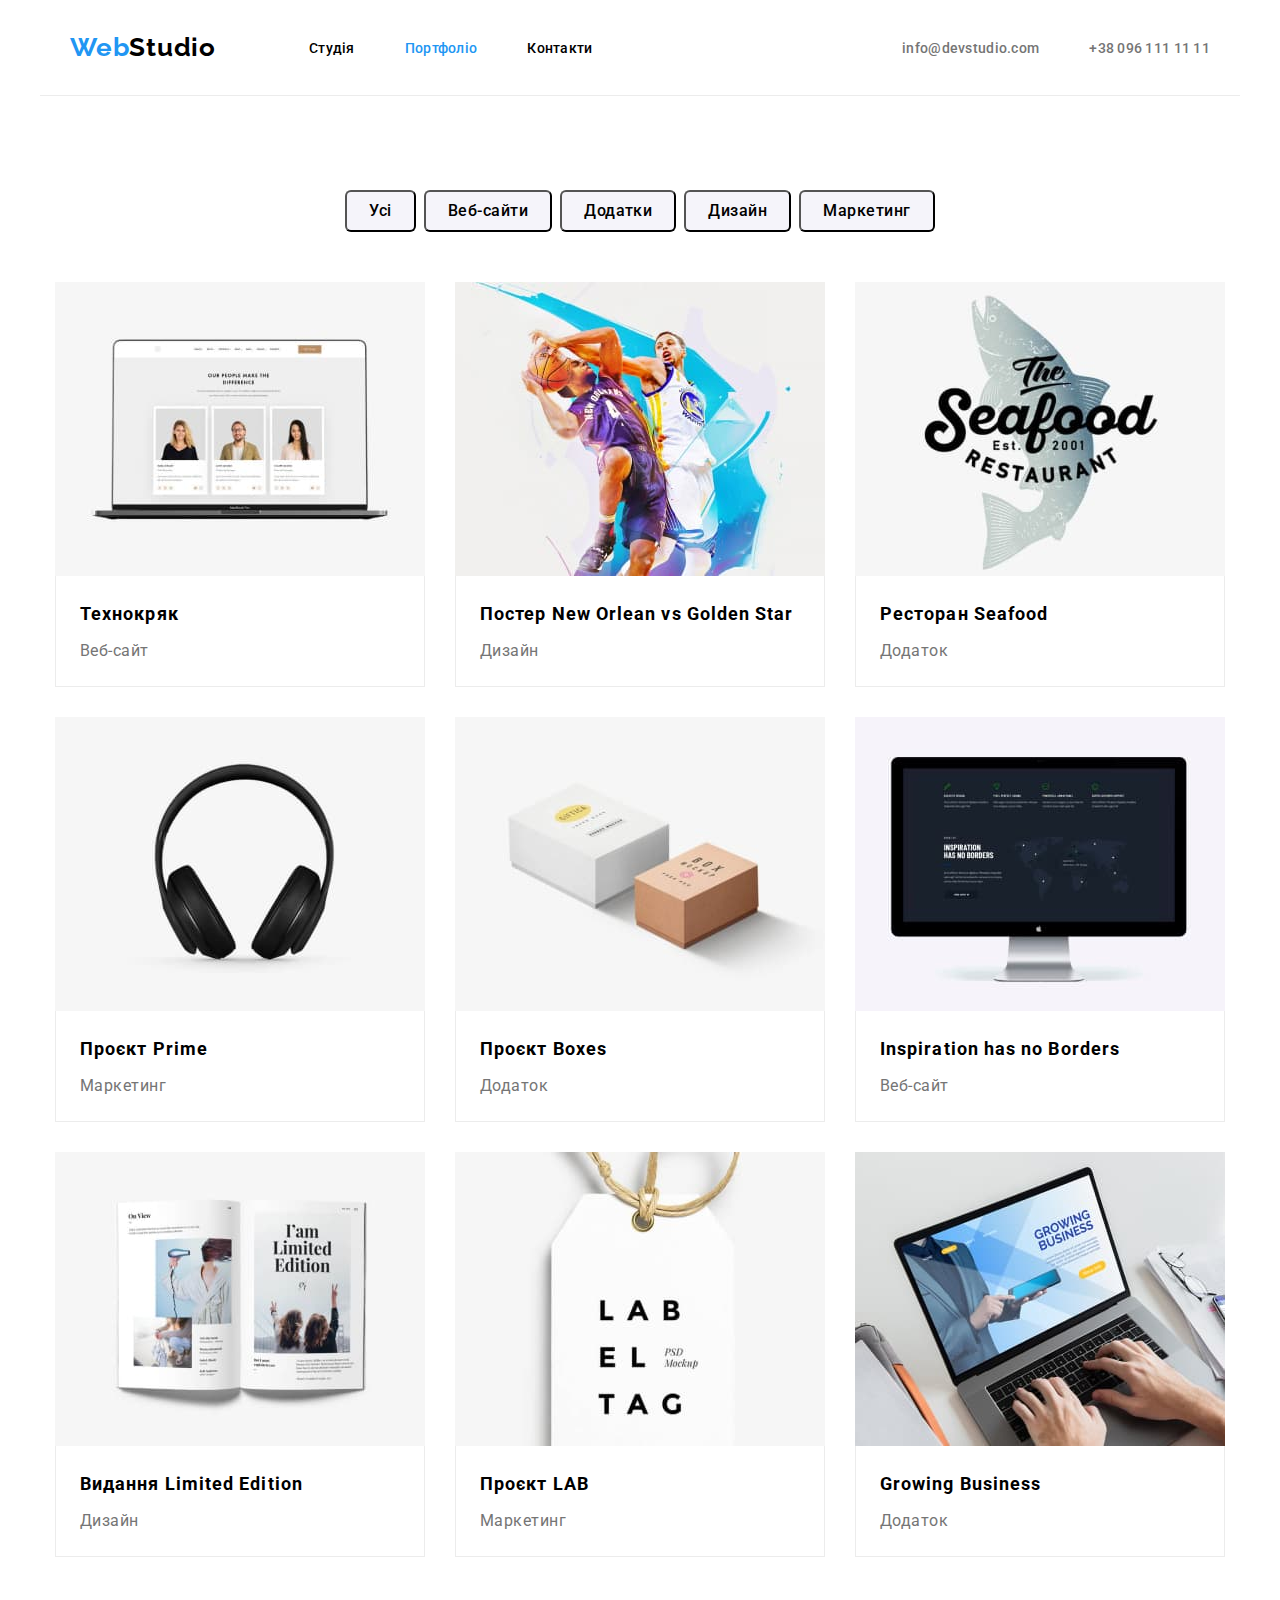
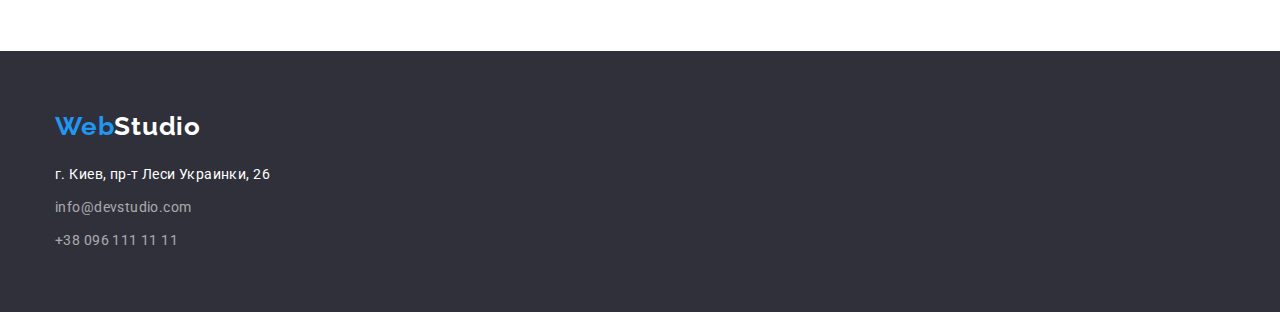
==== portfolio.html @ b06b1868 "update .html and css" ====
<!DOCTYPE html>
<html lang="uk">
<head>
    <meta charset="UTF-8">
    <meta http-equiv="X-UA-Compatible" content="IE=edge">
    <meta name="viewport" content="width=device-width, initial-scale=1.0">
    <title>Портфолио</title>
    <link rel="preconnect" href="https://fonts.googleapis.com">
    <link rel="preconnect" href="https://fonts.gstatic.com" crossorigin>
    <link href="https://fonts.googleapis.com/css2?family=Raleway:wght@700&family=Roboto:wght@400;500;700;900&display=swap"
        rel="stylesheet">
    <link rel="stylesheet" href="https://cdnjs.cloudflare.com/ajax/libs/modern-normalize/1.1.0/modern-normalize.min.css" />
    <link rel="stylesheet" href="./css/styles.css" />

</head>
<body>
    <header class="header-container container">
        <div class="container">
            <nav class="header-nav">
                <a href="./index.html" class="logo link"><span class="first-part">Web</span><span
                        class="last-part-header">Studio</span></a>
                <ul class="nav-list list">
                    <li class="header-nav-item"><a href="./index.html" class="header-nav-link link">Студія</a></li>
                    <li class="header-nav-item"><a href="./portfolio.html" class="header-nav-link link current">Портфоліо</a></li>
                    <li class="header-nav-item"><a href="" class="header-nav-link link">Контакти</a></li>
                </ul>
            </nav>
        </div>
        <div class="container">
            <ul class="e-mail-tel list">
                <li class="e-mail-tel-item"><a class="header-mailto-link link"
                        href="mailto:info@devstudio.com">info@devstudio.com</a></li>
                <li class="e-mail-tel-item"><a class="headrer-tel-link link" href="tel:+380961111111">+38 096 111 11 11</a>
                </li>
            </ul>
        </div>
    
    </header>
    <main>
        <section class="portfolio">
            <div class="container">
                <div class="filters-container">
                    <h1 class="projects visually-hidden">Наші проєкти</h1>
                    <ul class="filters-list list">
                        <li class="filters-list-item"><button class="filter-btn btn" type="button">Усі</button></li>
                        <li class="filters-list-item"><button class="filter-btn btn" type="button">Веб-сайти</button></li>
                        <li class="filters-list-item"><button class="filter-btn btn" type="button">Додатки</button></li>
                        <li class="filters-list-item"><button class="filter-btn btn" type="button">Дизайн</button></li>
                        <li class="filters-list-item"><button class="filter-btn btn" type="button">Маркетинг</button></li>
                    </ul>
                </div>
                
            </div>
            <div class="container">
                <div class="project-flex-container">
                    <ul class="project-list list">
                        <div class="project-flex-element">
                            <li>
                                <img src="./images/projeck1.jpg" alt="Технокряк" width="370" />
                                <div class="flex-dscr">
                                    <h2 class="project-title">Технокряк</h2>
                                    <p class="project-dscr">Веб-сайт</p>
                                </div>
                            </li>
                        </div>
                        <div class="project-flex-element">
                            <li>
                                <img src="./images/projeck2.jpg" alt="Постер New Orlean vs Golden Star" width="370" />
                                <div class="flex-dscr">
                                    <h2 class="project-title">Постер New Orlean vs Golden Star</h2>
                                    <p class="project-dscr">Дизайн</p>
                                </div>
                            </li>
                        </div>
                        <div class="project-flex-element">
                            <li>
                                <img src="./images/projeck3.jpg" alt="Ресторан Seafood" width="370" />
                                <div class="flex-dscr">
                                    <h2 class="project-title">Ресторан Seafood</h2>
                                    <p class="project-dscr">Додаток</p>
                                </div>
                            </li>
                        </div>
                        <div class="project-flex-element">
                            <li>
                                <img src="./images/projeck4.jpg" alt="Проєкт Prime" width="370" />
                                <div class="flex-dscr">
                                    <h2 class="project-title">Проєкт Prime</h2>
                                    <p class="project-dscr">Маркетинг</p>
                                </div>
                            </li>
                        </div>
                        <div class="project-flex-element">
                            <li>
                                <img src="./images/projeck5.jpg" alt="Проєкт Boxes" width="370" />
                                <div class="flex-dscr">
                                    <h2 class="project-title">Проєкт Boxes</h2>
                                    <p class="project-dscr">Додаток</p>
                                </div>
                                
                            </li>
                        </div>
                        <div class="project-flex-element">
                            <li>
                                <img src="./images/projeck6.jpg" alt="Inspiration has no Borders" width="370" />
                                <div class="flex-dscr">
                                    <h2 class="project-title">Inspiration has no Borders</h2>
                                    <p class="project-dscr">Веб-сайт</p>
                                </div>
                                
                            </li>
                        </div>
                        <div class="project-flex-element">
                            <li>
                                <img src="./images/projeck7.jpg" alt="Видання Limited Edition" width="370" />
                                <div class="flex-dscr">
                                    <h2 class="project-title">Видання Limited Edition</h2>
                                    <p class="project-dscr">Дизайн</p>
                                </div>
                      
                            </li>
                        </div>
                        <div class="project-flex-element">
                            <li>
                                <img src="./images/projeck8.jpg" alt="Проєкт LAB" width="370" />
                                <div class="flex-dscr">
                                    <h2 class="project-title">Проєкт LAB</h2>
                                    <p class="project-dscr">Маркетинг</p>
                                </div>
                                
                            </li>
                        </div>
                        <div class="project-flex-element">
                            <li>
                                <img src="./images/projeck9.jpg" alt="Growing Business" width="370" />
                                <div class="flex-dscr">
                                    <h2 class="project-title">Growing Business</h2>
                                    <p class="project-dscr">Додаток</p>
                                </div> 
                            </li>
                        </div>                        
                    </ul>
                </div>
            </div>
            
            
        </div>
            
        </section>
    </main>
<footer class="footer-container">
    <div class="container">
        <a href="./index.html" class="logo link"><span class="first-part">Web</span><span
                class="last-part-footer">Studio</span></a>
        <address class="footer-address">
            <ul class="footer-nav-list list">
                <li class="footer-nav-item"><a class="maps link" href="https://goo.gl/maps/CPtrU1FHBa2aNyZL9"
                        target="_blank" rel="noopener noreferrer nofollow">г. Киев, пр-т Леси
                        Украинки, 26</a></li>
                <li class="footer-nav-item"><a class="footer-mailto-link link"
                        href="mailto:info@devstudio.com">info@devstudio.com</a></li>
                <li class="footer-nav-item"><a class="footer-tel-link link" href="tel:+380961111111">+38 096 111 11
                        11</a></li>
            </ul>
        </address>
    </div>
</footer>
</body>
</html>
---- css/styles.css ----
/* GENERALE STYLES */

:root{
    ---primary-text-color: rgba(33, 33, 33, 1)1;
    ---title-text-color: rgba(117, 117, 117, 1);
    ---accent-color: rgba(33, 150, 243, 1) ;
    ---primary-white-color: rgba(255, 255, 255, 1);
    ---first-logo-color: rgba(33, 150, 243, 1);
    ---last-logo-color: rgba(0, 0, 0, 1);
    ---bgd-color: rgba(47, 48, 58, 1);
    ---footer-nav-color: rgba(255, 255, 255, 0.6);
    ---btn-active-color: rgba(24, 140, 232, 1);
    ---btn-hover-focus: rgba(33, 150, 243, 1);
    ---btn-bgd: rgba(245, 244, 250, 1);
    ---border-color: rgba(236, 236, 236, 1)
}

body {
    font-family: 'Roboto', sans-serif;
    background-color: var(---primary-white-color);
    color: var(---primary-text-color);
}

/* reset  */

h1,h2,h3,h4,h5,h6, p, {
    margin: 0;
}

ul {
    margin: 0;
    padding: 0;
    list-style: none;
}
img {
    display: block;
    max-width: 100%;
    height: auto;
}

a {
    text-decoration: none;
}

.list {
    list-style: none;
    margin: 0;
    padding: 0;
}

.link {
    text-decoration: none;
    color: currentColor;
}


.link:hover, .link:focus {
    color: var(---accent-color)
}

.visually-hidden {
    position: absolute;
    width: 1px;
    height: 1px;
    margin: -1px;
    border: 0;
    padding: 0;

    white-space: nowrap;
    clip-path: inset(100%);
    clip: rect(0 0 0 0);
    overflow: hidden;
}


/* header */

.header-container {
    display: flex;
    align-items: center;
    border-bottom: 1px solid var(---border-color);

}
.container {
    margin-left: auto;
    margin-right: auto;
    width: 1200px;
    padding-left: 15px;
    padding-right: 15px;
    /* outline: 2px solid green; */
    /* background-color: aqua; */
}

.header-nav {
    display: flex;
    align-items: center;
    justify-content: flex-start;
}

.nav-list {
    display: flex;


}

.header-nav-item {
    /* background-color: tomato; */
    margin-right: 50px;
}

.header-nav-item:last-child {
    margin-right: 0;
}

.header-nav .link {
    display: block;
    font-weight: 500;
    font-size: 14px;
    line-height: calc(16 / 14);
    letter-spacing: 0.02em;
    color: var(---primary-text-color);
    padding: 32px 0;
}


.nav-list .link.current {
    color: var(---accent-color);
}



.first-part {
    font-family: 'Raleway';
    font-weight: 700;
    font-size: 26px;
    line-height: calc(31 / 26);
    letter-spacing: 0.03em;
    color: var(---first-logo-color);
}

.last-part-header {
    font-family: 'Raleway';
    font-weight: 700;
    font-size: 26px;
    line-height: calc(31 / 26);
    letter-spacing: 0.03em;
    color: var(---last-logo-color);
    margin-right: 93px;
}



.e-mail-tel {
    display: flex;
    justify-content: flex-end;
}

/* .e-mail-tel-item {
    background-color: aqua;
    margin-right: 50px;
}

.e-mail-tel-item:last-child {
    margin-right: 0;
} */

.e-mail-tel-item + .e-mail-tel-item {
    
    margin-left: 50px;
}
.e-mail-tel .link {
    display: block;
    align-items: center;
    padding: 32px 0;

}
.headrer-tel-link, .header-mailto-link {
    font-weight: 500;
    font-size: 14px;
    line-height: calc(16 / 14);
    letter-spacing: 0.02em;
    color: var(---title-text-color);
}

/* MAIN */

.hero {
    background-color: var(---bgd-color);
    padding: 200px 0;
    align-items: center;
    text-align: center;


}

.hero-title {
    color: var(---primary-white-color);
    font-weight: 900;
    font-size: 44px;
    line-height: calc(60 / 44);
    letter-spacing: 0.06em;
    text-transform: uppercase;
    max-width: 696px;
    margin-bottom: 30px;
    margin-top: 0;
    margin-left: auto;
    margin-right: auto;
}

.btn {
    display: inline-block;
}
.hero-btn {
    font-family: 'Roboto', sans-serif;
    color: var(---primary-white-color);
    background: var(---btn-hover-focus);
    font-weight: 700;
    font-size: 16px;
    line-height: calc(30 / 16);
    align-items: center;
    letter-spacing: 0.06em;
    cursor: pointer;
    padding: 10px 32px;
    min-width: 216px;
    min-height: 50px;
    border-radius: 4px;
    text-decoration: none;

}

.hero-btn:hover, .hero-btn:focus {
    color: var(---primary-white-color);
    background: var(---btn-active-color);
}

.filter-btn {
    
    font-family: 'Roboto', sans-serif;
    color: var(---primary-text-color);
    background: var(---btn-bgd);
    font-weight: 500;
    font-size: 16px;
    line-height: calc(26 / 16);
    text-align: center;
    letter-spacing: 0.03em;
    cursor: pointer;
    align-items: center;
    padding: 6px 22px;
    border-radius: 6px;
    text-decoration: none;

}

.filter-btn:hover,
.filter-btn:focus {
    color: var(---primary-white-color);
    background: var(---btn-hover-focus);
}
.features {
    padding-top: 94px;
    padding-bottom: 0;
}

.features-list {
    display: flex;
    /* align-items: flex-start; */
    justify-content: space-between;

}

.features-list-item +.features-list-item {
    margin-left: 30px;
}

.features-fact {
    font-weight: 700;
    font-size: 14px;
    line-height: calc(16 / 14);
    letter-spacing: 0.03em;
    text-transform: uppercase;
    color: var(---primary-text-color);
    margin-top: auto;
    margin-bottom: 10px;
    margin-left: auto;
    margin-right: auto;
    /* padding-top: 94px; */
}

.features-fact-descr {
    font-size: 14px;
    line-height: calc(24 / 14);
    letter-spacing: 0.03em;
    color: var(---title-text-color);
    width: 270px;
    margin-bottom: 0;
    margin-top: 0;
    padding-bottom: 0;

}

.box-facts {
    font-weight: 700;
    font-size: 36px;
    line-height: calc(42 / 36);
    text-align: center;
    letter-spacing: 0.03em;
    color: var(---primary-text-color);
    margin-top: 0;
    margin-bottom: 50px;
    padding-top: 0;
    padding-bottom: 0;
}
.box-list {
    display: flex;
    align-items: center;
    justify-content: space-between;


}

.team {
    background-color: var(---btn-bgd);
    /* padding-top: 94px; */
    padding-bottom: 94px;

} 

.team-title {
    font-weight: 700;
    font-size: 36px;
    line-height: calc(42 / 36);
    text-align: center;
    letter-spacing: 0.03em;
    color: var(---primary-text-color);
    padding-bottom: 0;
    margin-top: 0;
    margin-bottom: 50px;
    /* padding-top: 94px; */

}

.team-list {
    display: flex;
    align-items: center;
    justify-content: space-between;
    /* padding-bottom: 94px; */
}

.team-card {
   font-weight: 500;
    font-size: 16px;
    line-height: calc(19 / 16);
    text-align: center;
    letter-spacing: 0.03em;
    color: var(---primary-text-color);
    margin-top: 0;
    margin-bottom: 0;
}
.team-card-descr {
    font-size: 16px;
    line-height: calc(19 / 16);
    text-align: center;
    letter-spacing: 0.03em;
    color: var(---title-text-color);
    margin-top: 0;
        margin-bottom: 0;
}

.filters-list {
    display: flex;
    align-items: center;
    text-align: center;
}
.filters-list-item + .filters-list-item {
    margin-left: 8px;
}

.project-title {
    font-weight: 700;
    font-size: 18px;
    line-height: calc(36 / 18);
    letter-spacing: 0.06em;
    color: var(---primary-text-color);
    margin-top: 0;
    margin-bottom: 4px;
   
}

.project-dscr {
    font-size: 16px;
    line-height: calc(30 / 16);
    letter-spacing: 0.03em;
    color: var(---title-text-color);
    margin-top: 0;
    margin-bottom: 0;
}


/*FOOTER*/
footer {
    background-color: var(---bgd-color);
   
}
.footer-container {
    margin-top: auto;
    margin-bottom: auto;
    padding: 60px 0;
    
    
}

.first-part {

    font-family: 'Raleway';
    font-weight: 700;
    font-size: 26px;
    line-height: calc(31 / 26);
    letter-spacing: 0.03em;
    color: var(---first-logo-color);
   
}

.last-part-footer {
    font-family: 'Raleway';
    font-weight: 700;
    font-size: 26px;
    line-height: calc(31 / 26);
    letter-spacing: 0.03em;
    color: var(---primary-white-color);
}
.footer-address {

    padding-top: 20px;
    padding-bottom: 0;
    margin-top: 0;
    margin-bottom: 0;
}
.logo {
    display: inline-block;
    padding-top: 0;
    padding-bottom: 0;
    margin-top: 0;
    margin-bottom: 0;
}
.footer-nav-item {
    margin-bottom: 0;
    margin-top: 0;;
}
.footer-nav-list {
    font-family: 'Roboto';
    font-style: normal;
    font-size: 14px;
    line-height: calc(24 / 14);
    letter-spacing: 0.03em;
    flex-direction: column;
    /* padding-top: 0;
    padding-bottom: 0; */
    padding: 0;
    
}
.footer-nav-item + .footer-nav-item {
    margin-top: 9px;
}
.maps {
    color: var(---primary-white-color)
}
.footer-mailto-link, .footer-tel-link {
    color: var(---footer-nav-color);
   
}
section {
    padding: 94px 0;
    /* outline: 2px solid tomato; */

}
.footer-container .link {
    display: block;
}
.project-list {
    display: flex;
    flex-wrap: wrap;

}
.project-flex-container {
    display: flex;
    flex-wrap: wrap;
    padding-top: 50px;
    
}
.project-flex-element {
    width: calc((100% - 60px) / 3);
    margin-right: 30px;
    margin-bottom:  30px;
    
}

.project-flex-element:nth-child(3n) {
    margin-right: 0;
}
.project-flex-element:nth-last-child(-n + 3) {
    margin-bottom: 0;
}
.flex-dscr {
    padding: 20px 24px;
    border-left: 1px solid var(---border-color);
        border-right: 1px solid var(---border-color);
        border-bottom: 1px solid var(---border-color);
    /* outline: 1px solid var(---border-color); */
}

.filters-container {
    display: flex;
    padding-top: 0;
    padding-bottom: 0;
    margin-left: auto;
    margin-right: auto;
    align-items: center;
    text-align: center;
    justify-content:center;

}

.features-flex-container{
    display: flex;
        flex-wrap: wrap;
        padding-top: 0;

}
.features-flex-element {
    width: 270px;
     margin-right: 30px;
}
 

 .features-flex-element:nth-child(4n) {
     margin-right: 0;
 }

.team-flex-container {
    display: flex;
    flex-wrap: wrap;
    padding-top: 0;
}




.team-flex-element {
    width: calc((100% - 90px) / 4);
    margin-right: 30px;
   ;
}
.team-flex-element:nth-child(4n) {
    margin-right: 0;
}


.team-flex-dscr {
    padding-top: 30px;
    padding-bottom: 30px;
    background-color: var(---primary-white-color); 

}
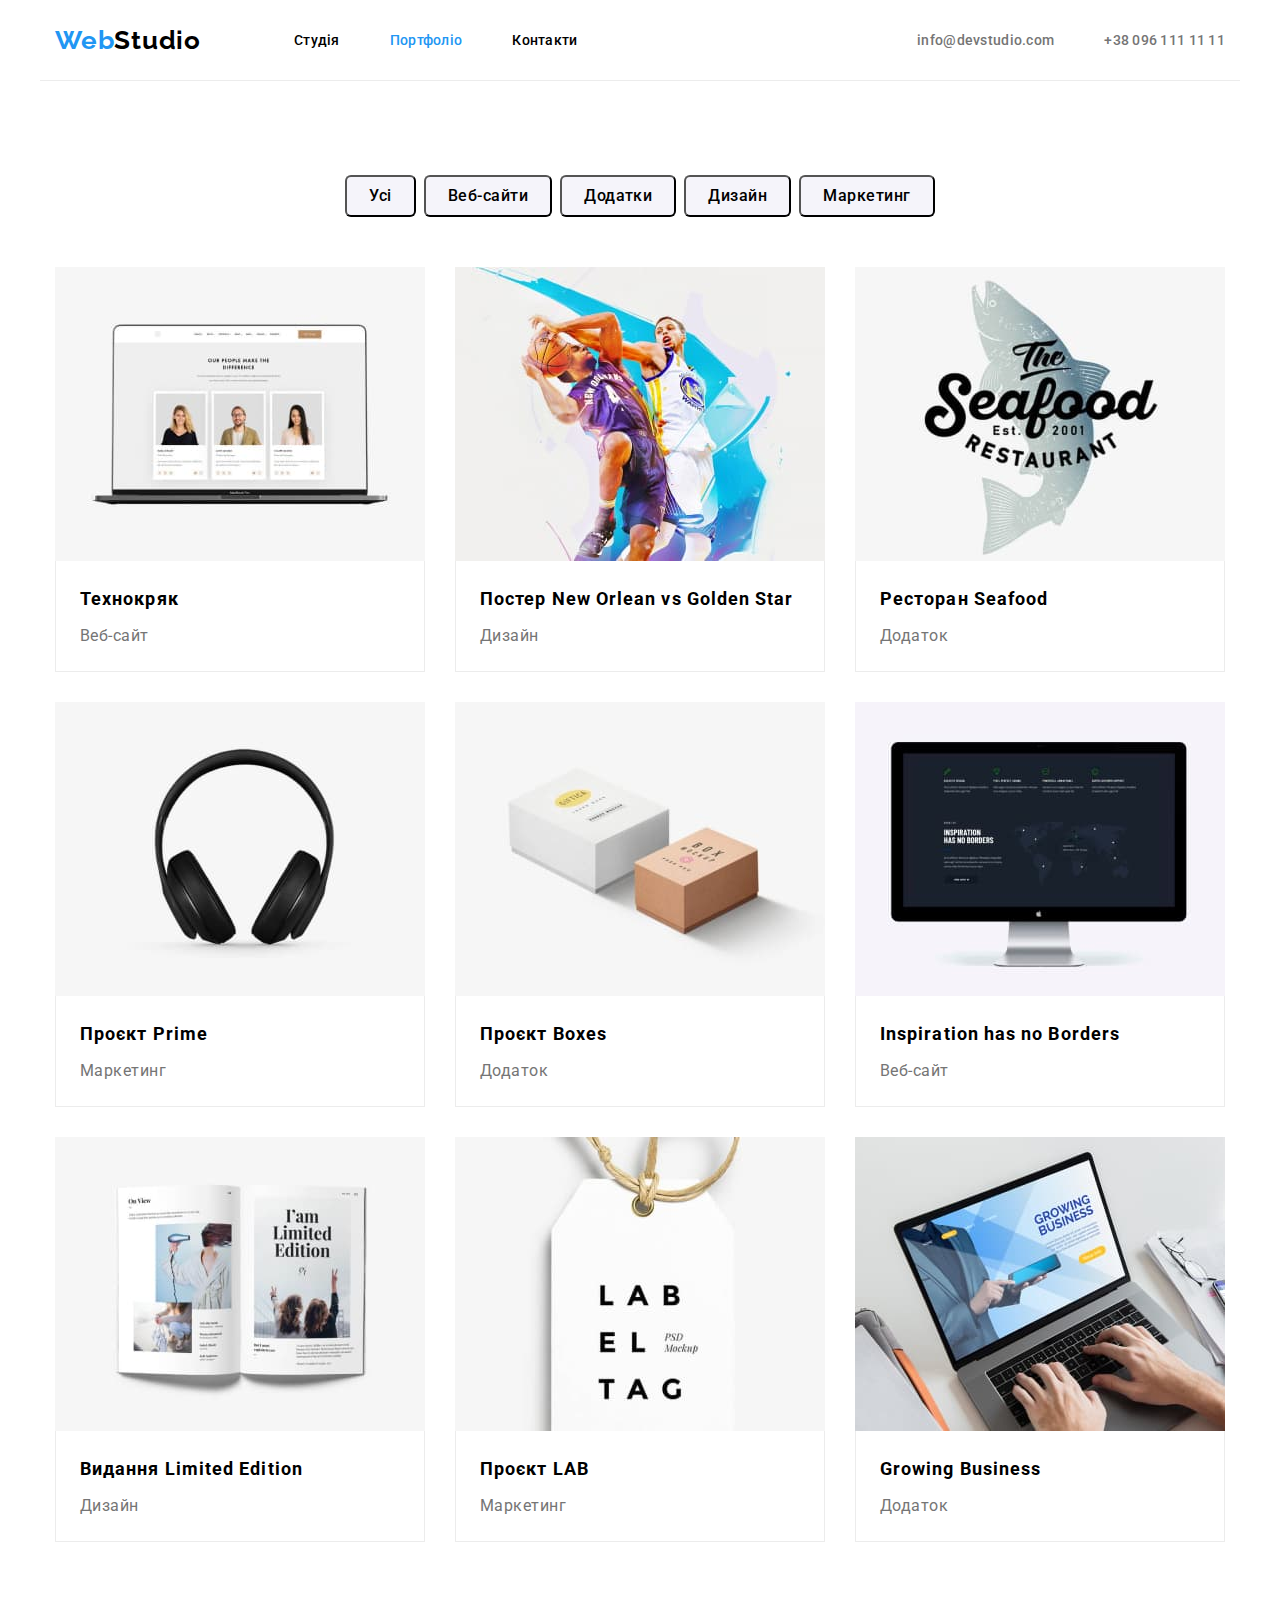
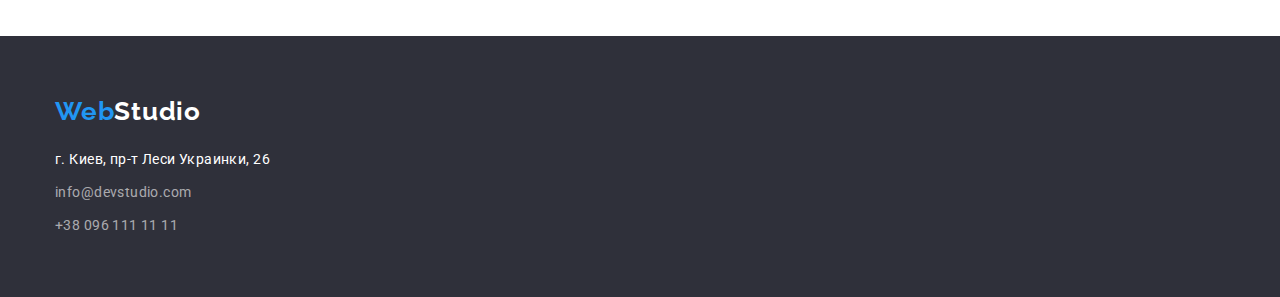
==== commit 2377c2bd: "Error correction hw-03" ====
--- a/portfolio.html
+++ b/portfolio.html
@@ -14,19 +14,18 @@
 
 </head>
 <body>
-    <header class="header-container container">
-        <div class="container">
+    <header>
+        <div class="header-container container">
             <nav class="header-nav">
-                <a href="./index.html" class="logo link"><span class="first-part">Web</span><span
+                <a href="./index.html" class="header-logo link"><span class="first-part">Web</span><span
                         class="last-part-header">Studio</span></a>
                 <ul class="nav-list list">
-                    <li class="header-nav-item"><a href="./index.html" class="header-nav-link link">Студія</a></li>
+                    <li class="header-nav-item"><a href="./index.html" class="header-nav-link link ">Студія</a></li>
                     <li class="header-nav-item"><a href="./portfolio.html" class="header-nav-link link current">Портфоліо</a></li>
                     <li class="header-nav-item"><a href="" class="header-nav-link link">Контакти</a></li>
                 </ul>
             </nav>
-        </div>
-        <div class="container">
+    
             <ul class="e-mail-tel list">
                 <li class="e-mail-tel-item"><a class="header-mailto-link link"
                         href="mailto:info@devstudio.com">info@devstudio.com</a></li>
@@ -39,7 +38,7 @@
     <main>
         <section class="portfolio">
             <div class="container">
-                <div class="filters-container">
+                <div class="portfolio-container">
                     <h1 class="projects visually-hidden">Наші проєкти</h1>
                     <ul class="filters-list list">
                         <li class="filters-list-item"><button class="filter-btn btn" type="button">Усі</button></li>
@@ -49,9 +48,7 @@
                         <li class="filters-list-item"><button class="filter-btn btn" type="button">Маркетинг</button></li>
                     </ul>
                 </div>
-                
-            </div>
-            <div class="container">
+            
                 <div class="project-flex-container">
                     <ul class="project-list list">
                         <div class="project-flex-element">
@@ -150,7 +147,7 @@
     </main>
 <footer class="footer-container">
     <div class="container">
-        <a href="./index.html" class="logo link"><span class="first-part">Web</span><span
+        <a href="./index.html" class="footer-logo link"><span class="first-part">Web</span><span
                 class="last-part-footer">Studio</span></a>
         <address class="footer-address">
             <ul class="footer-nav-list list">
--- a/css/styles.css
+++ b/css/styles.css
@@ -25,7 +25,13 @@
 
 /* reset  */
 
-h1,h2,h3,h4,h5,h6, p, {
+h1,
+h2,
+h3,
+h4,
+h5,
+h6,
+p {
     margin: 0;
 }
 
@@ -95,16 +101,22 @@
 
 .header-nav {
     display: flex;
-    align-items: center;
-    justify-content: flex-start;
-}
-
+    align-items: center; 
+    /* justify-content: flex-start; */
+} 
+
+.header-logo {
+    padding: 24px 0;
+    margin-right: 93px;
+}
 .nav-list {
     display: flex;
 
 
 }
-
+.header-nav-link {
+    padding: 32px 0;
+}
 .header-nav-item {
     /* background-color: tomato; */
     margin-right: 50px;
@@ -121,7 +133,7 @@
     line-height: calc(16 / 14);
     letter-spacing: 0.02em;
     color: var(---primary-text-color);
-    padding: 32px 0;
+    
 }
 
 
@@ -147,7 +159,6 @@
     line-height: calc(31 / 26);
     letter-spacing: 0.03em;
     color: var(---last-logo-color);
-    margin-right: 93px;
 }
 
 
@@ -155,6 +166,7 @@
 .e-mail-tel {
     display: flex;
     justify-content: flex-end;
+    margin-left: auto;
 }
 
 /* .e-mail-tel-item {
@@ -253,6 +265,8 @@
 
 }
 
+
+
 .filter-btn:hover,
 .filter-btn:focus {
     color: var(---primary-white-color);
@@ -356,7 +370,7 @@
     letter-spacing: 0.03em;
     color: var(---primary-text-color);
     margin-top: 0;
-    margin-bottom: 0;
+    margin-bottom: 10px;
 }
 .team-card-descr {
     font-size: 16px;
@@ -437,8 +451,7 @@
     margin-top: 0;
     margin-bottom: 0;
 }
-.logo {
-    display: inline-block;
+.footer-logo {
     padding-top: 0;
     padding-bottom: 0;
     margin-top: 0;
@@ -476,7 +489,9 @@
 
 }
 .footer-container .link {
-    display: block;
+    display: inline-block;
+    margin-right: 0;
+    padding-right: 0;
 }
 .project-list {
     display: flex;
@@ -486,7 +501,7 @@
 .project-flex-container {
     display: flex;
     flex-wrap: wrap;
-    padding-top: 50px;
+    margin-top: 50px;
     
 }
 .project-flex-element {
@@ -510,7 +525,7 @@
     /* outline: 1px solid var(---border-color); */
 }
 
-.filters-container {
+.portfolio-container {
     display: flex;
     padding-top: 0;
     padding-bottom: 0;
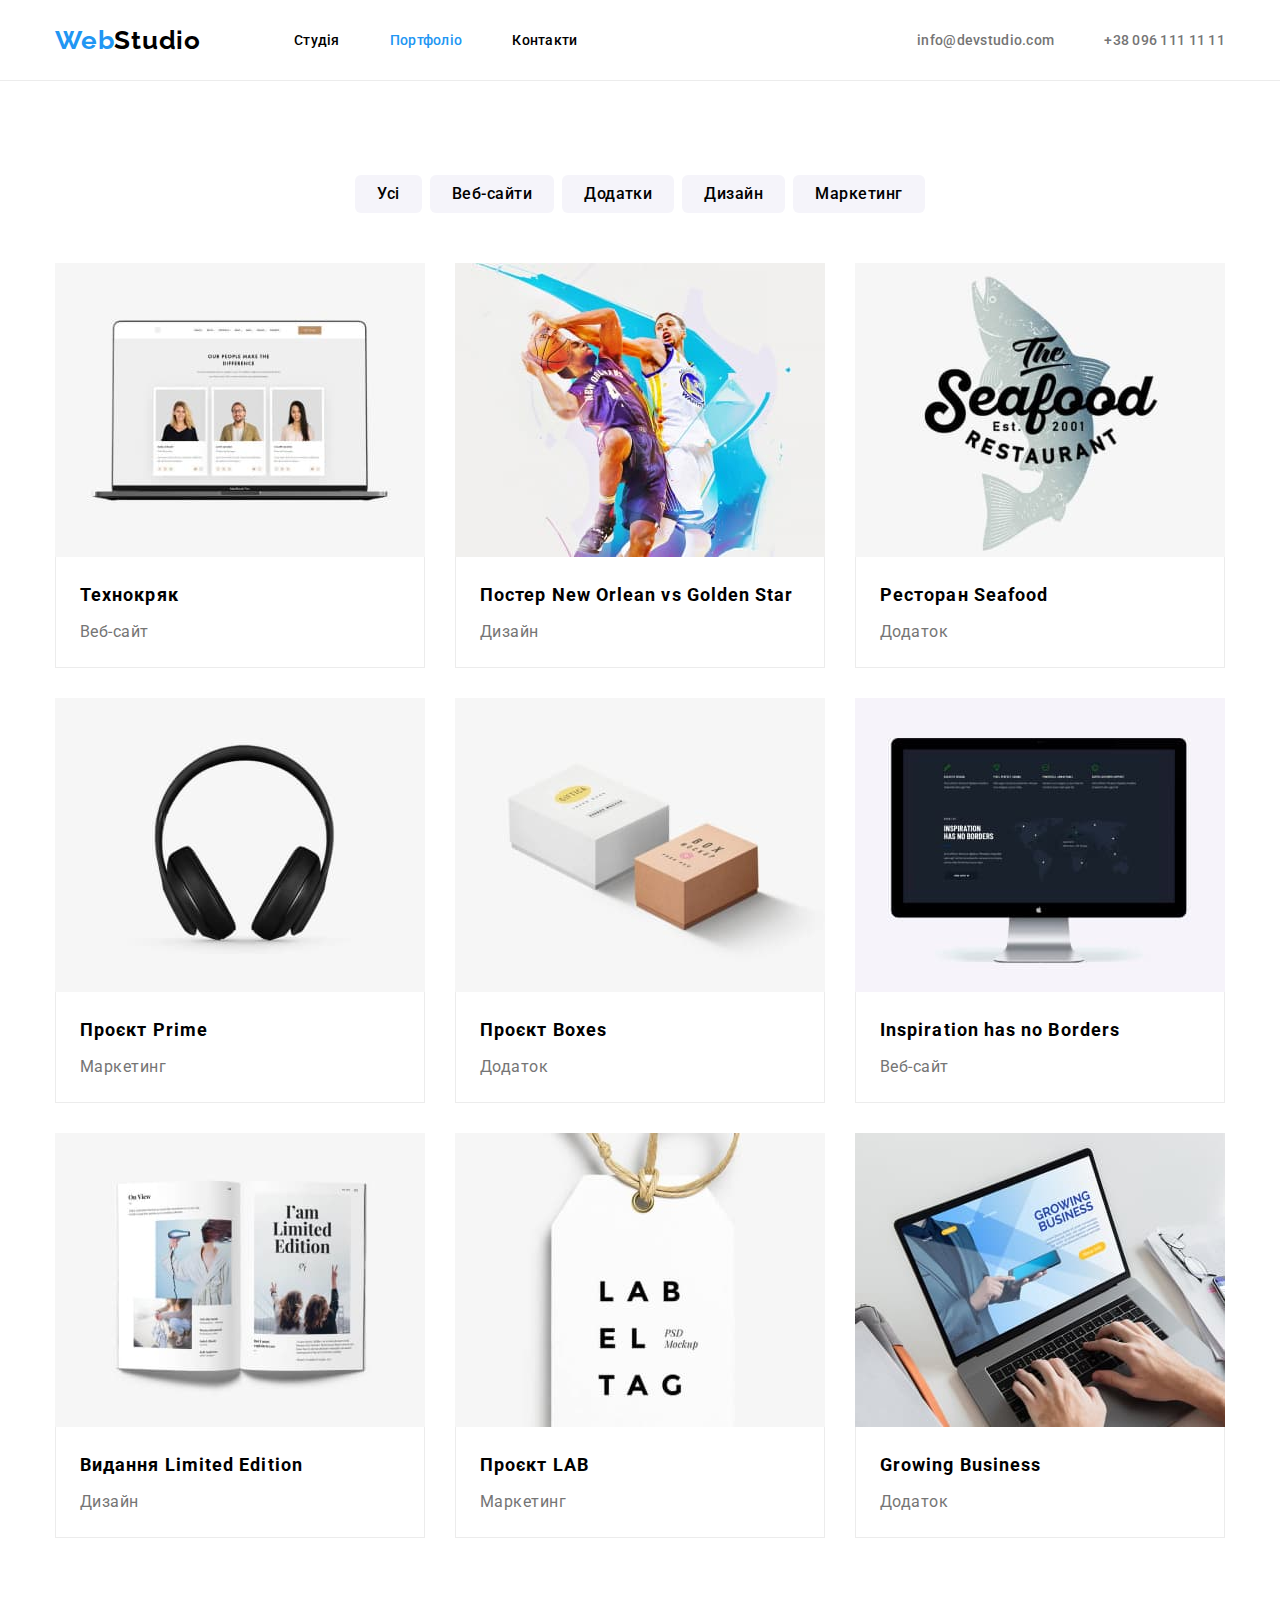
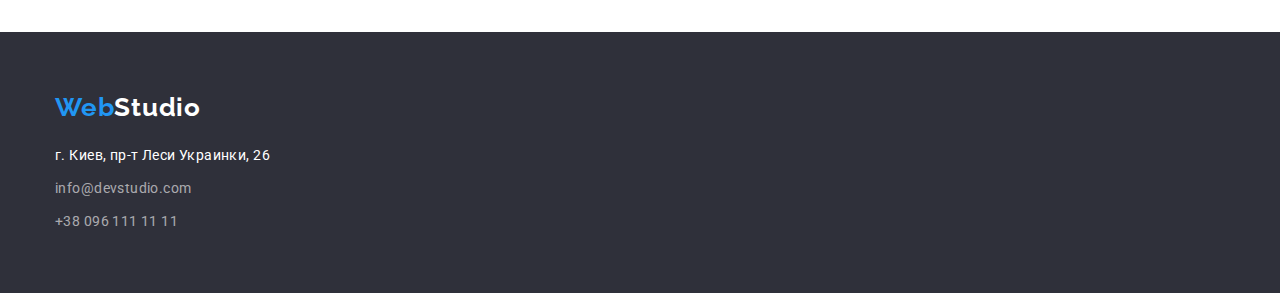
==== commit 156996f4: "error correction hw-03" ====
--- a/portfolio.html
+++ b/portfolio.html
@@ -14,7 +14,7 @@
 
 </head>
 <body>
-    <header>
+    <header class="header">
         <div class="header-container container">
             <nav class="header-nav">
                 <a href="./index.html" class="header-logo link"><span class="first-part">Web</span><span
@@ -38,106 +38,80 @@
     <main>
         <section class="portfolio">
             <div class="container">
-                <div class="portfolio-container">
-                    <h1 class="projects visually-hidden">Наші проєкти</h1>
-                    <ul class="filters-list list">
+                <h1 class="projects visually-hidden">Наші проєкти</h1>
+                <ul class="filters-list list">
                         <li class="filters-list-item"><button class="filter-btn btn" type="button">Усі</button></li>
                         <li class="filters-list-item"><button class="filter-btn btn" type="button">Веб-сайти</button></li>
                         <li class="filters-list-item"><button class="filter-btn btn" type="button">Додатки</button></li>
                         <li class="filters-list-item"><button class="filter-btn btn" type="button">Дизайн</button></li>
-                        <li class="filters-list-item"><button class="filter-btn btn" type="button">Маркетинг</button></li>
-                    </ul>
-                </div>
+                    <li class="filters-list-item"><button class="filter-btn btn" type="button">Маркетинг</button></li>
+                </ul>
             
-                <div class="project-flex-container">
-                    <ul class="project-list list">
-                        <div class="project-flex-element">
-                            <li>
-                                <img src="./images/projeck1.jpg" alt="Технокряк" width="370" />
-                                <div class="flex-dscr">
-                                    <h2 class="project-title">Технокряк</h2>
-                                    <p class="project-dscr">Веб-сайт</p>
-                                </div>
-                            </li>
+                <ul class="project-list list">
+                    <li class="project-flex-element">
+                        <img src="./images/projeck1.jpg" alt="Технокряк" width="370" />
+                        <div class="flex-dscr">
+                            <h2 class="project-title">Технокряк</h2>
+                            <p class="project-dscr">Веб-сайт</p>
                         </div>
-                        <div class="project-flex-element">
-                            <li>
-                                <img src="./images/projeck2.jpg" alt="Постер New Orlean vs Golden Star" width="370" />
-                                <div class="flex-dscr">
-                                    <h2 class="project-title">Постер New Orlean vs Golden Star</h2>
-                                    <p class="project-dscr">Дизайн</p>
-                                </div>
-                            </li>
+                    </li>
+                    <li class="project-flex-element">
+                        <img src="./images/projeck2.jpg" alt="Постер New Orlean vs Golden Star" width="370" />
+                            <div class="flex-dscr">
+                            <h2 class="project-title">Постер New Orlean vs Golden Star</h2>
+                            <p class="project-dscr">Дизайн</p>
                         </div>
-                        <div class="project-flex-element">
-                            <li>
-                                <img src="./images/projeck3.jpg" alt="Ресторан Seafood" width="370" />
-                                <div class="flex-dscr">
-                                    <h2 class="project-title">Ресторан Seafood</h2>
-                                    <p class="project-dscr">Додаток</p>
-                                </div>
-                            </li>
+                    </li>
+                    <li class="project-flex-element">
+                        <img src="./images/projeck3.jpg" alt="Ресторан Seafood" width="370" />
+                        <div class="flex-dscr">
+                            <h2 class="project-title">Ресторан Seafood</h2>
+                            <p class="project-dscr">Додаток</p>
                         </div>
-                        <div class="project-flex-element">
-                            <li>
-                                <img src="./images/projeck4.jpg" alt="Проєкт Prime" width="370" />
-                                <div class="flex-dscr">
-                                    <h2 class="project-title">Проєкт Prime</h2>
-                                    <p class="project-dscr">Маркетинг</p>
-                                </div>
-                            </li>
+                    </li>
+                    <li class="project-flex-element">
+                        <img src="./images/projeck4.jpg" alt="Проєкт Prime" width="370" />
+                        <div class="flex-dscr">
+                            <h2 class="project-title">Проєкт Prime</h2>
+                            <p class="project-dscr">Маркетинг</p>
                         </div>
-                        <div class="project-flex-element">
-                            <li>
-                                <img src="./images/projeck5.jpg" alt="Проєкт Boxes" width="370" />
-                                <div class="flex-dscr">
-                                    <h2 class="project-title">Проєкт Boxes</h2>
-                                    <p class="project-dscr">Додаток</p>
-                                </div>
-                                
-                            </li>
+                    </li>
+                    <li class="project-flex-element">
+                        <img src="./images/projeck5.jpg" alt="Проєкт Boxes" width="370" />
+                        <div class="flex-dscr">
+                            <h2 class="project-title">Проєкт Boxes</h2>
+                            <p class="project-dscr">Додаток</p>
                         </div>
-                        <div class="project-flex-element">
-                            <li>
-                                <img src="./images/projeck6.jpg" alt="Inspiration has no Borders" width="370" />
-                                <div class="flex-dscr">
-                                    <h2 class="project-title">Inspiration has no Borders</h2>
-                                    <p class="project-dscr">Веб-сайт</p>
-                                </div>
-                                
-                            </li>
+                    </li>
+                    <li class="project-flex-element">
+                        <img src="./images/projeck6.jpg" alt="Inspiration has no Borders" width="370" />
+                        <div class="flex-dscr">
+                            <h2 class="project-title">Inspiration has no Borders</h2>
+                            <p class="project-dscr">Веб-сайт</p>
                         </div>
-                        <div class="project-flex-element">
-                            <li>
-                                <img src="./images/projeck7.jpg" alt="Видання Limited Edition" width="370" />
-                                <div class="flex-dscr">
-                                    <h2 class="project-title">Видання Limited Edition</h2>
-                                    <p class="project-dscr">Дизайн</p>
-                                </div>
-                      
-                            </li>
+                    </li>
+                    <li class="project-flex-element">
+                        <img src="./images/projeck7.jpg" alt="Видання Limited Edition" width="370" />
+                        <div class="flex-dscr">
+                            <h2 class="project-title">Видання Limited Edition</h2>
+                            <p class="project-dscr">Дизайн</p>
                         </div>
-                        <div class="project-flex-element">
-                            <li>
-                                <img src="./images/projeck8.jpg" alt="Проєкт LAB" width="370" />
-                                <div class="flex-dscr">
-                                    <h2 class="project-title">Проєкт LAB</h2>
-                                    <p class="project-dscr">Маркетинг</p>
-                                </div>
-                                
-                            </li>
+                    </li>
+                    <li class="project-flex-element">
+                        <img src="./images/projeck8.jpg" alt="Проєкт LAB" width="370" />
+                        <div class="flex-dscr">
+                            <h2 class="project-title">Проєкт LAB</h2>
+                            <p class="project-dscr">Маркетинг</p>
                         </div>
-                        <div class="project-flex-element">
-                            <li>
-                                <img src="./images/projeck9.jpg" alt="Growing Business" width="370" />
-                                <div class="flex-dscr">
-                                    <h2 class="project-title">Growing Business</h2>
-                                    <p class="project-dscr">Додаток</p>
-                                </div> 
-                            </li>
-                        </div>                        
-                    </ul>
-                </div>
+                    </li>
+                    <li class="project-flex-element">
+                        <img src="./images/projeck9.jpg" alt="Growing Business" width="370" />
+                        <div class="flex-dscr">
+                            <h2 class="project-title">Growing Business</h2>
+                            <p class="project-dscr">Додаток</p>
+                        </div> 
+                    </li>                      
+                </ul>
             </div>
             
             
--- a/css/styles.css
+++ b/css/styles.css
@@ -80,15 +80,6 @@
     overflow: hidden;
 }
 
-
-/* header */
-
-.header-container {
-    display: flex;
-    align-items: center;
-    border-bottom: 1px solid var(---border-color);
-
-}
 .container {
     margin-left: auto;
     margin-right: auto;
@@ -96,7 +87,19 @@
     padding-left: 15px;
     padding-right: 15px;
     /* outline: 2px solid green; */
-    /* background-color: aqua; */
+
+}
+
+/* header */
+
+.header {
+    border-bottom: 1px solid var(---border-color);
+
+}
+.header-container {
+    display: flex;
+    align-items: center;
+
 }
 
 .header-nav {
@@ -109,12 +112,13 @@
     padding: 24px 0;
     margin-right: 93px;
 }
+
 .nav-list {
     display: flex;
-
-
-}
-.header-nav-link {
+    color: var(---primary-text-color);
+    
+}
+.nav-list .link {
     padding: 32px 0;
 }
 .header-nav-item {
@@ -132,17 +136,15 @@
     font-size: 14px;
     line-height: calc(16 / 14);
     letter-spacing: 0.02em;
-    color: var(---primary-text-color);
-    
-}
-
+    
+    
+    
+}
 
 .nav-list .link.current {
     color: var(---accent-color);
 }
 
-
-
 .first-part {
     font-family: 'Raleway';
     font-weight: 700;
@@ -161,40 +163,34 @@
     color: var(---last-logo-color);
 }
 
-
-
 .e-mail-tel {
     display: flex;
     justify-content: flex-end;
     margin-left: auto;
 }
 
-/* .e-mail-tel-item {
-    background-color: aqua;
-    margin-right: 50px;
-}
-
-.e-mail-tel-item:last-child {
-    margin-right: 0;
-} */
-
 .e-mail-tel-item + .e-mail-tel-item {
-    
     margin-left: 50px;
 }
+
 .e-mail-tel .link {
-    display: block;
+    /* display: block; */
     align-items: center;
     padding: 32px 0;
-
-}
-.headrer-tel-link, .header-mailto-link {
+    font-weight: 500;
+        font-size: 14px;
+        line-height: calc(16 / 14);
+        letter-spacing: 0.02em;
+        color: var(---title-text-color);
+
+}
+/* .headrer-tel-link, .header-mailto-link {
     font-weight: 500;
     font-size: 14px;
     line-height: calc(16 / 14);
     letter-spacing: 0.02em;
     color: var(---title-text-color);
-}
+} */
 
 /* MAIN */
 
@@ -223,6 +219,7 @@
 
 .btn {
     display: inline-block;
+    border: none;
 }
 .hero-btn {
     font-family: 'Roboto', sans-serif;
@@ -281,6 +278,7 @@
     display: flex;
     /* align-items: flex-start; */
     justify-content: space-between;
+    
 
 }
 
@@ -328,9 +326,8 @@
 }
 .box-list {
     display: flex;
-    align-items: center;
-    justify-content: space-between;
-
+    flex-basis: calc((100% - 30px * 2) / 3);
+    gap: 30px;
 
 }
 
@@ -356,10 +353,10 @@
 }
 
 .team-list {
+    display;
     display: flex;
     align-items: center;
     justify-content: space-between;
-    /* padding-bottom: 94px; */
 }
 
 .team-card {
@@ -386,6 +383,7 @@
     display: flex;
     align-items: center;
     text-align: center;
+    justify-content: center;
 }
 .filters-list-item + .filters-list-item {
     margin-left: 8px;
@@ -410,7 +408,11 @@
     margin-top: 0;
     margin-bottom: 0;
 }
-
+.features-list-item {
+    width: 270px;
+
+    
+}
 
 /*FOOTER*/
 footer {
@@ -444,18 +446,12 @@
     letter-spacing: 0.03em;
     color: var(---primary-white-color);
 }
-.footer-address {
-
-    padding-top: 20px;
-    padding-bottom: 0;
-    margin-top: 0;
-    margin-bottom: 0;
-}
+
 .footer-logo {
     padding-top: 0;
     padding-bottom: 0;
     margin-top: 0;
-    margin-bottom: 0;
+    margin-bottom: 20px;
 }
 .footer-nav-item {
     margin-bottom: 0;
@@ -496,20 +492,16 @@
 .project-list {
     display: flex;
     flex-wrap: wrap;
-
-}
-.project-flex-container {
-    display: flex;
-    flex-wrap: wrap;
     margin-top: 50px;
     
 }
+
 .project-flex-element {
     width: calc((100% - 60px) / 3);
     margin-right: 30px;
-    margin-bottom:  30px;
-    
-}
+    margin-bottom: 30px;
+    
+} 
 
 .project-flex-element:nth-child(3n) {
     margin-right: 0;
@@ -525,7 +517,7 @@
     /* outline: 1px solid var(---border-color); */
 }
 
-.portfolio-container {
+/* .portfolio-container {
     display: flex;
     padding-top: 0;
     padding-bottom: 0;
@@ -535,7 +527,7 @@
     text-align: center;
     justify-content:center;
 
-}
+} */
 
 .features-flex-container{
     display: flex;
@@ -543,21 +535,11 @@
         padding-top: 0;
 
 }
-.features-flex-element {
-    width: 270px;
-     margin-right: 30px;
-}
- 
-
- .features-flex-element:nth-child(4n) {
+
+ .features-list-item:nth-child(4n) {
      margin-right: 0;
  }
 
-.team-flex-container {
-    display: flex;
-    flex-wrap: wrap;
-    padding-top: 0;
-}
 
 
 
@@ -565,7 +547,10 @@
 .team-flex-element {
     width: calc((100% - 90px) / 4);
     margin-right: 30px;
-   ;
+}
+
+.team-flex-element+.team-flex-element {
+    margin-right: 30px;
 }
 .team-flex-element:nth-child(4n) {
     margin-right: 0;
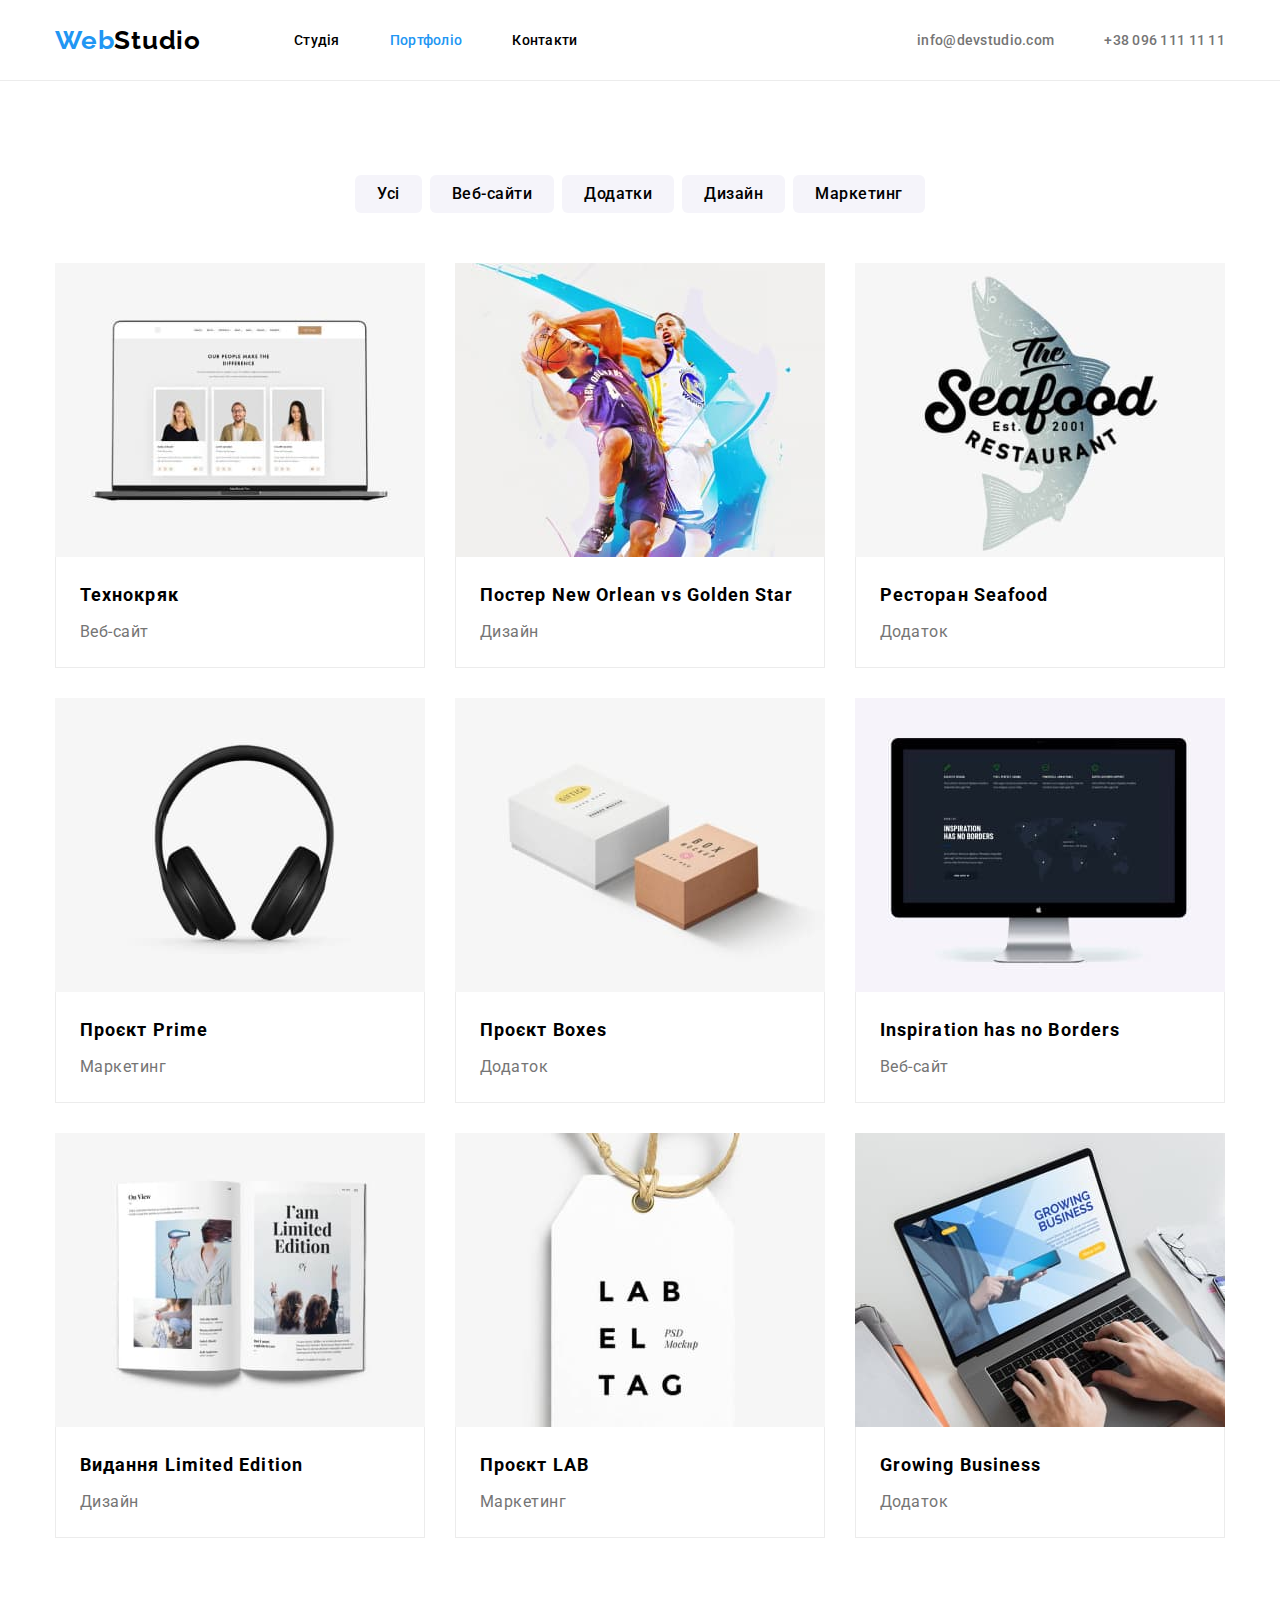
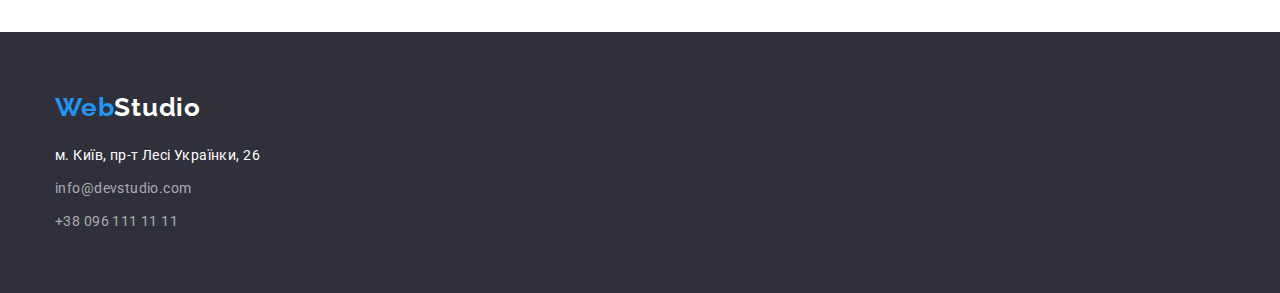
==== commit 7ef3b969: "error correction hw-03" ====
--- a/portfolio.html
+++ b/portfolio.html
@@ -112,11 +112,7 @@
                         </div> 
                     </li>                      
                 </ul>
-            </div>
-            
-            
-        </div>
-            
+            </div>  
         </section>
     </main>
 <footer class="footer-container">
@@ -126,8 +122,7 @@
         <address class="footer-address">
             <ul class="footer-nav-list list">
                 <li class="footer-nav-item"><a class="maps link" href="https://goo.gl/maps/CPtrU1FHBa2aNyZL9"
-                        target="_blank" rel="noopener noreferrer nofollow">г. Киев, пр-т Леси
-                        Украинки, 26</a></li>
+                        target="_blank" rel="noopener noreferrer nofollow">м. Київ, пр-т Лесі Українки, 26</a></li>
                 <li class="footer-nav-item"><a class="footer-mailto-link link"
                         href="mailto:info@devstudio.com">info@devstudio.com</a></li>
                 <li class="footer-nav-item"><a class="footer-tel-link link" href="tel:+380961111111">+38 096 111 11
--- a/css/styles.css
+++ b/css/styles.css
@@ -353,7 +353,6 @@
 }
 
 .team-list {
-    display;
     display: flex;
     align-items: center;
     justify-content: space-between;
@@ -540,10 +539,6 @@
      margin-right: 0;
  }
 
-
-
-
-
 .team-flex-element {
     width: calc((100% - 90px) / 4);
     margin-right: 30px;
